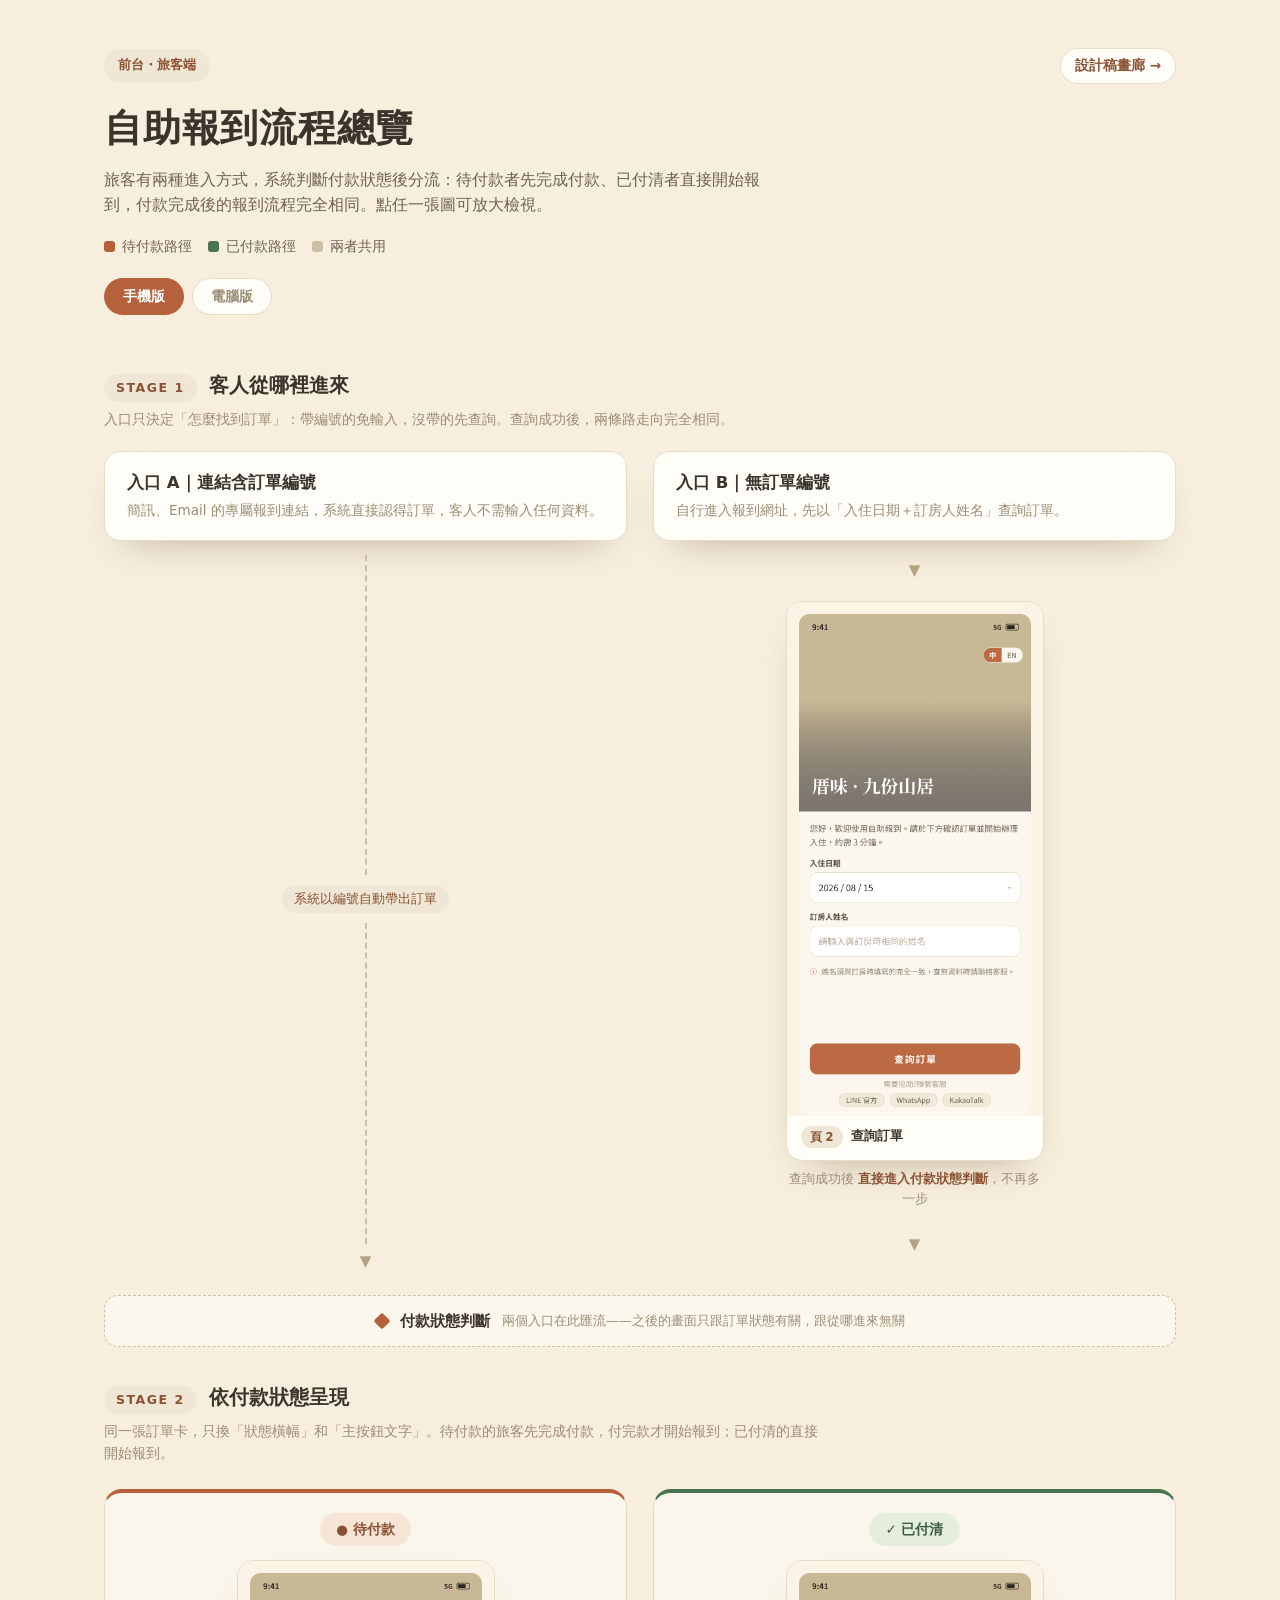
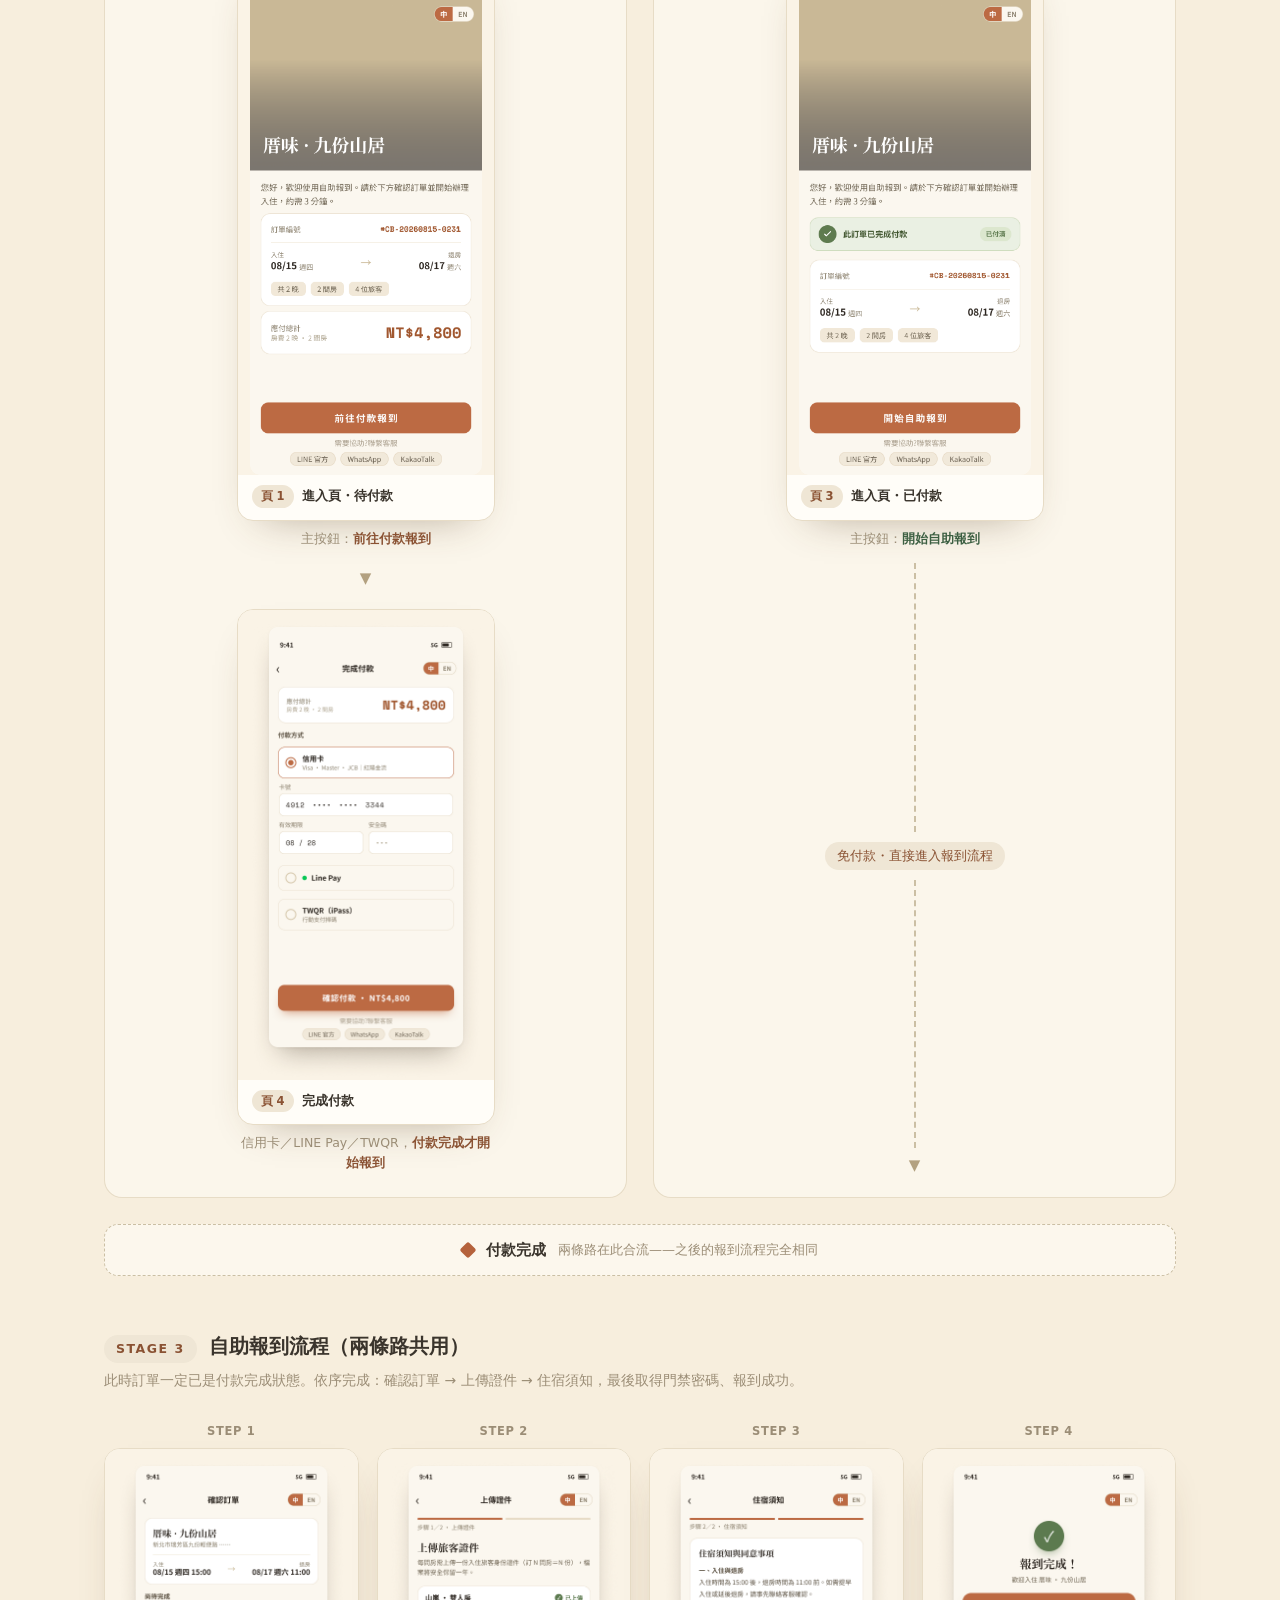
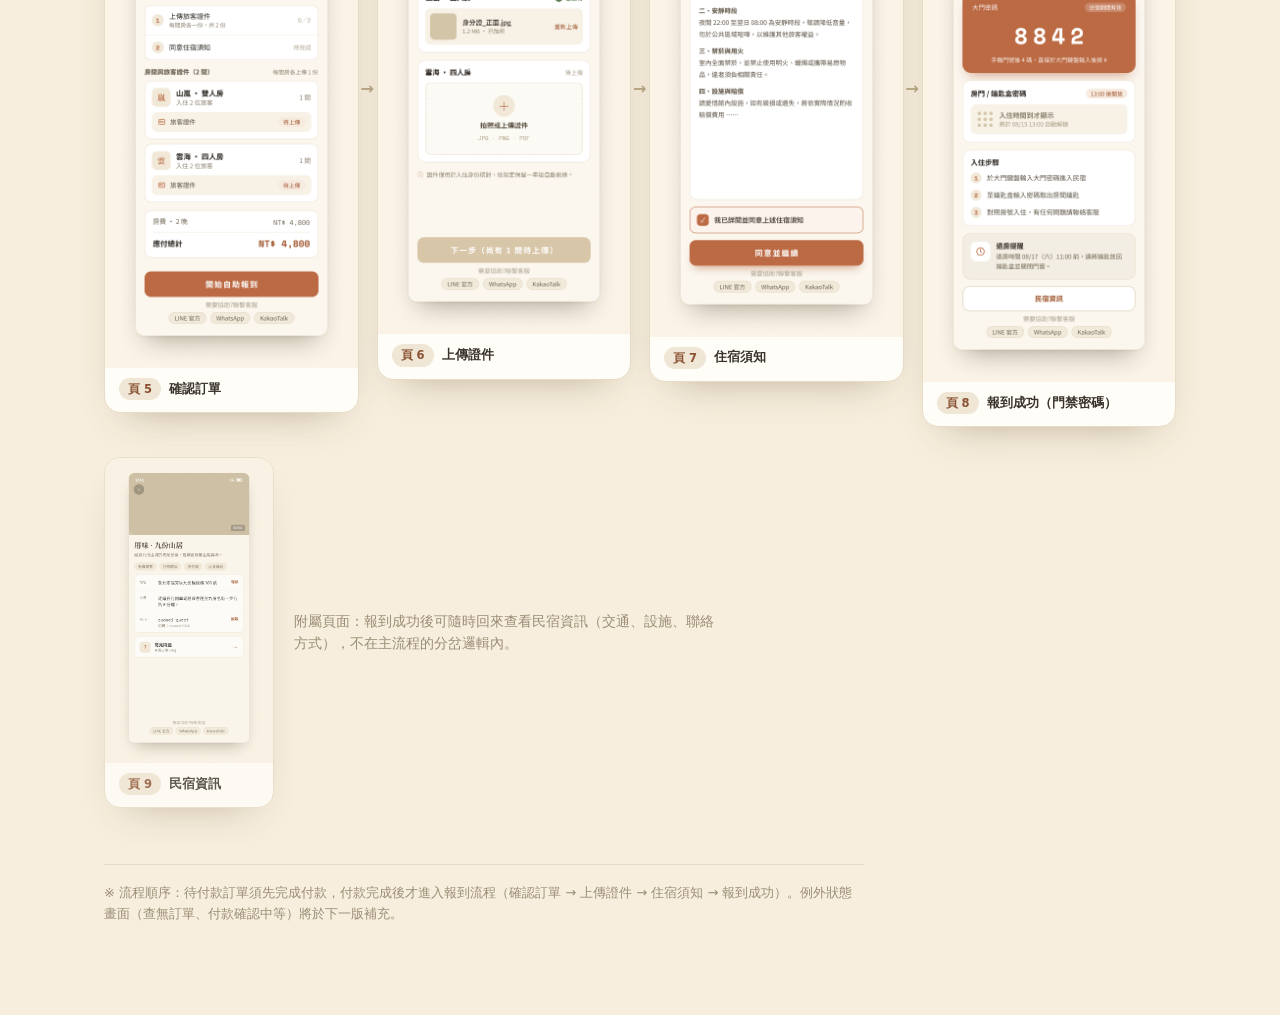
==== flow.html @ d430f770 "新增前台流程總覽頁 flow.html：依付款狀態分流排版（待付款先付款）、手機/電腦版切換、點圖放大；畫廊加流程頁入口鈕；後台圖庫依側邊欄分節更新至 18 張；兩頁新增回到最上層懸浮鈕 Co-Aut" ====
<!DOCTYPE html>
<html lang="zh-Hant">
<head>
  <meta charset="UTF-8" />
  <meta name="viewport" content="width=device-width, initial-scale=1.0" />
  <title>厝味・九份山居 — 旅客報到流程總覽</title>
  <style>
    :root {
      --bg: #f7eedd;
      --bg-soft: #faf3e6;
      --card: #fffdf8;
      --ink: #3a342c;
      --muted-text: #9b8d76;
      --accent: #b5623c;
      --accent-soft: #efe6d5;
      --line: #e7dcc6;
      --shadow: 0 18px 40px -24px rgba(88, 62, 33, .45);
      /* 狀態色 */
      --state-unpaid: #b5623c;
      --state-unpaid-soft: #f6e5d6;
      --state-unpaid-text: #8a5233;
      --state-paid: #4a7351;
      --state-paid-soft: #e5eedd;
      --state-paid-text: #3c5f42;
    }
    * { box-sizing: border-box; margin: 0; padding: 0; }
    body {
      font-family: -apple-system, "PingFang TC", "Noto Sans TC", "Microsoft JhengHei", system-ui, sans-serif;
      background: var(--bg);
      color: var(--ink);
      line-height: 1.6;
      -webkit-font-smoothing: antialiased;
    }
    .wrap { max-width: 1120px; margin: 0 auto; padding: 48px 24px 90px; }

    /* ---- Header ---- */
    .head-row { display: flex; align-items: center; justify-content: space-between; gap: 12px; }
    .top-pill {
      display: inline-block; font-size: 13px; padding: 6px 14px; border-radius: 999px;
      background: var(--accent-soft); color: #8a5233; font-weight: 600;
    }
    .gallery-link {
      font-size: 13.5px; font-weight: 600; color: #8a5233; text-decoration: none;
      padding: 6px 14px; border-radius: 999px; border: 1px solid var(--line);
      background: var(--card); transition: .18s;
    }
    .gallery-link:hover { background: var(--accent-soft); border-color: transparent; }
    h1 { font-size: clamp(26px, 4vw, 38px); font-weight: 800; letter-spacing: .02em; margin-top: 14px; }
    .lede { margin-top: 10px; max-width: 660px; font-size: 15.5px; color: #6f6350; }
    .legend { display: flex; gap: 16px; margin-top: 18px; flex-wrap: wrap; font-size: 13.5px; color: #6f6350; }
    .legend span { display: inline-flex; align-items: center; gap: 7px; }
    .dot { width: 11px; height: 11px; border-radius: 3px; display: inline-block; }
    .dot.unpaid { background: var(--state-unpaid); }
    .dot.paid { background: var(--state-paid); }
    .dot.na { background: #cbbfa4; }

    /* ---- 手機版 / 電腦版切換 ---- */
    .device-tabs { display: flex; gap: 8px; margin-top: 20px; }
    .device-tab {
      cursor: pointer; font: inherit; font-weight: 600; font-size: 13.5px;
      padding: 7px 18px; border-radius: 999px; color: var(--muted-text);
      background: var(--card); border: 1px solid var(--line); transition: .18s;
    }
    .device-tab[aria-selected="true"] { background: var(--accent); color: #fff; border-color: transparent; box-shadow: var(--shadow); }
    .device-tab:not([aria-selected="true"]):hover { background: var(--accent-soft); color: #8a5233; }

    /* 電腦版（橫式截圖）：圖放寬、流程列改 2×2 */
    body.pc .shot { max-width: 470px; margin-left: auto; margin-right: auto; }
    body.pc .flow-grid { grid-template-columns: 1fr 1fr; row-gap: 26px; }
    body.pc .flow-cell:nth-child(3)::before { content: ""; }
    body.pc .appendix .shot { max-width: 320px; margin-left: 0; }

    /* ---- Stage ---- */
    .stage { margin-top: 54px; }
    .stage-head { display: flex; align-items: baseline; gap: 12px; flex-wrap: wrap; }
    .stage-no {
      font-size: 12.5px; font-weight: 700; letter-spacing: .12em;
      color: #8a5233; background: var(--accent-soft); padding: 4px 12px; border-radius: 999px;
    }
    .stage-title { font-size: 20px; font-weight: 700; }
    .stage-desc { margin-top: 6px; font-size: 14px; color: var(--muted-text); max-width: 720px; }

    /* ---- 入口卡 ---- */
    .entries { display: grid; grid-template-columns: 1fr 1fr; gap: 26px; margin-top: 20px; align-items: stretch; }
    .lane { display: flex; flex-direction: column; align-items: center; }
    .entry-card {
      width: 100%; background: var(--card); border: 1px solid var(--line); border-radius: 16px;
      padding: 18px 22px; box-shadow: var(--shadow);
    }
    .entry-card h3 { font-size: 16.5px; font-weight: 700; }
    .entry-card p { font-size: 13.5px; color: var(--muted-text); margin-top: 4px; }
    .lane-spine {
      flex: 1; min-height: 60px; display: flex; flex-direction: column; align-items: center;
      justify-content: center; gap: 10px; padding: 14px 0 0;
    }
    .spine-line { flex: 1; width: 0; border-left: 2px dashed #cbbfa4; min-height: 22px; }
    .spine-label {
      font-size: 12.5px; color: #8a5233; background: var(--accent-soft);
      padding: 4px 12px; border-radius: 999px; white-space: nowrap;
    }
    .arrow-down { color: #b3a180; font-size: 15px; line-height: 1; }

    /* ---- 手機截圖卡 ---- */
    .shot { width: 100%; max-width: 258px; }
    .shot figure {
      background: var(--card); border: 1px solid var(--line); border-radius: 16px;
      overflow: hidden; box-shadow: var(--shadow);
      cursor: zoom-in; transition: .2s;
    }
    .shot figure:hover { transform: translateY(-4px); border-color: #d9c9a6; }
    .shot .img { background: var(--bg-soft); padding: 12px 12px 0; }
    .shot img { width: 100%; height: auto; display: block; border-radius: 8px 8px 0 0; }
    .shot figcaption { padding: 10px 14px 12px; display: flex; align-items: center; gap: 8px; }
    .page-no {
      font-size: 11.5px; font-weight: 700; color: #8a5233; background: var(--accent-soft);
      border-radius: 999px; padding: 2px 9px; white-space: nowrap;
    }
    .page-name { font-size: 13px; font-weight: 600; }
    .cta-note { font-size: 12.5px; color: var(--muted-text); margin-top: 8px; text-align: center; }
    .cta-note b { color: var(--state-unpaid-text); font-weight: 700; }
    .lane.paid .cta-note b { color: var(--state-paid-text); }

    /* ---- 匯流橫幅 ---- */
    .merge-bar {
      margin-top: 26px; border-radius: 14px; border: 1px dashed #cbbfa4;
      background: color-mix(in srgb, var(--card) 60%, transparent);
      padding: 13px 20px; display: flex; align-items: center; gap: 12px; justify-content: center;
    }
    .merge-bar .diamond {
      width: 12px; height: 12px; background: var(--accent); transform: rotate(45deg); border-radius: 2px; flex: none;
    }
    .merge-bar .t { font-size: 15px; font-weight: 700; }
    .merge-bar .s { font-size: 13px; color: var(--muted-text); }

    /* ---- 狀態分岔 ---- */
    .branch { display: grid; grid-template-columns: 1fr 1fr; gap: 26px; margin-top: 24px; }
    .state-col {
      border-radius: 18px; padding: 20px 20px 24px; display: flex; flex-direction: column; align-items: center;
      border: 1px solid var(--line); background: color-mix(in srgb, var(--card) 55%, transparent);
    }
    .state-col.unpaid { border-top: 4px solid var(--state-unpaid); }
    .state-col.paid { border-top: 4px solid var(--state-paid); }
    .state-banner {
      display: inline-flex; align-items: center; gap: 8px; font-size: 13.5px; font-weight: 700;
      border-radius: 999px; padding: 6px 16px; margin-bottom: 14px;
    }
    .state-col.unpaid .state-banner { background: var(--state-unpaid-soft); color: var(--state-unpaid-text); }
    .state-col.paid .state-banner { background: var(--state-paid-soft); color: var(--state-paid-text); }

    /* ---- 共用報到流程列 ---- */
    .flow-grid {
      margin-top: 30px; display: grid; grid-template-columns: repeat(4, 1fr);
      gap: 18px; position: relative;
    }
    .flow-cell { position: relative; }
    .flow-cell + .flow-cell::before {
      content: "→"; position: absolute; left: -16px; top: 42%;
      color: #b3a180; font-size: 16px; font-weight: 700;
    }
    .flow-cell .shot { max-width: none; }
    .step-tag {
      font-size: 11.5px; font-weight: 700; text-align: center; margin-bottom: 8px;
      color: var(--muted-text); letter-spacing: .06em;
    }
    /* 已付清欄的直落虛線（免付款直達報到流程） */
    .col-spine {
      flex: 1; min-height: 46px; display: flex; flex-direction: column; align-items: center;
      justify-content: center; gap: 10px; padding-top: 14px;
    }

    /* ---- 附屬頁 ---- */
    .appendix { margin-top: 30px; display: flex; align-items: center; gap: 20px; }
    .appendix .shot { max-width: 170px; opacity: .82; }
    .appendix p { font-size: 13.5px; color: var(--muted-text); max-width: 420px; }

    .assumption {
      margin-top: 56px; font-size: 13px; color: var(--muted-text);
      border-top: 1px solid var(--line); padding-top: 18px; max-width: 760px;
    }

    /* ---- 懸浮「回到最上層」 ---- */
    .to-top {
      position: fixed; right: 26px; bottom: 26px; z-index: 50;
      width: 46px; height: 46px; border-radius: 999px; border: 0; cursor: pointer;
      background: var(--accent); color: #fff; font-size: 20px;
      display: grid; place-items: center; box-shadow: var(--shadow);
      opacity: 0; pointer-events: none; transform: translateY(8px); transition: .25s;
    }
    .to-top.show { opacity: 1; pointer-events: auto; transform: none; }
    .to-top:hover { background: #a0512e; }

    /* ---- Lightbox（與畫廊一致） ---- */
    .lb { position: fixed; inset: 0; z-index: 60; display: none;
      background: rgba(42, 32, 20, .82); backdrop-filter: blur(4px);
      align-items: center; justify-content: center; padding: 30px; }
    .lb.open { display: flex; }
    .lb img { max-width: 100%; max-height: 92vh; border-radius: 12px; box-shadow: 0 30px 80px -20px rgba(0,0,0,.6); }
    .lb-close, .lb-nav {
      position: absolute; border: 0; cursor: pointer; color: #fff;
      background: rgba(255,255,255,.14); border-radius: 999px; width: 46px; height: 46px;
      font-size: 22px; display: grid; place-items: center; transition: .15s;
    }
    .lb-close:hover, .lb-nav:hover { background: rgba(255,255,255,.28); }
    .lb-close { top: 22px; right: 22px; }
    .lb-nav.prev { left: 22px; top: 50%; transform: translateY(-50%); }
    .lb-nav.next { right: 22px; top: 50%; transform: translateY(-50%); }
    .lb-cap { position: absolute; bottom: 24px; left: 0; right: 0; text-align: center; color: #f3e9d6; font-size: 14px; }
    @media (max-width: 560px) { .lb-nav { display: none; } }

    @media (max-width: 900px) {
      .entries, .branch { grid-template-columns: 1fr; }
      .flow-grid { grid-template-columns: 1fr 1fr; }
      .flow-cell + .flow-cell::before { content: ""; }
    }
  </style>
</head>
<body>
  <div class="wrap">
    <header>
      <div class="head-row">
        <span class="top-pill">前台・旅客端</span>
        <a class="gallery-link" href="index.html">設計稿畫廊 →</a>
      </div>
      <h1>自助報到流程總覽</h1>
      <p class="lede">旅客有兩種進入方式，系統判斷付款狀態後分流：待付款者先完成付款、已付清者直接開始報到，付款完成後的報到流程完全相同。點任一張圖可放大檢視。</p>
      <div class="legend">
        <span><i class="dot unpaid"></i>待付款路徑</span>
        <span><i class="dot paid"></i>已付款路徑</span>
        <span><i class="dot na"></i>兩者共用</span>
      </div>
      <div class="device-tabs" role="tablist" aria-label="裝置版本">
        <button class="device-tab" role="tab" aria-selected="true" data-device="mobile">手機版</button>
        <button class="device-tab" role="tab" aria-selected="false" data-device="pc">電腦版</button>
      </div>
    </header>

    <!-- STAGE 1 進入 -->
    <section class="stage">
      <div class="stage-head">
        <span class="stage-no">STAGE 1</span>
        <span class="stage-title">客人從哪裡進來</span>
      </div>
      <p class="stage-desc">入口只決定「怎麼找到訂單」：帶編號的免輸入，沒帶的先查詢。查詢成功後，兩條路走向完全相同。</p>

      <div class="entries">
        <div class="lane">
          <div class="entry-card">
            <h3>入口 A｜連結含訂單編號</h3>
            <p>簡訊、Email 的專屬報到連結，系統直接認得訂單，客人不需輸入任何資料。</p>
          </div>
          <div class="lane-spine">
            <div class="spine-line"></div>
            <span class="spine-label">系統以編號自動帶出訂單</span>
            <div class="spine-line"></div>
            <span class="arrow-down">▼</span>
          </div>
        </div>

        <div class="lane">
          <div class="entry-card">
            <h3>入口 B｜無訂單編號</h3>
            <p>自行進入報到網址，先以「入住日期＋訂房人姓名」查詢訂單。</p>
          </div>
          <div class="lane-spine" style="flex:none; padding:14px 0;">
            <span class="arrow-down">▼</span>
          </div>
          <div class="shot">
            <figure>
              <div class="img"><img src="assets/mobile/m02.png" alt="查詢訂單頁" /></div>
              <figcaption><span class="page-no">頁 2</span><span class="page-name">查詢訂單</span></figcaption>
            </figure>
            <p class="cta-note">查詢成功後 <b>直接進入付款狀態判斷</b>，不再多一步</p>
          </div>
          <div class="lane-spine" style="flex:none; padding:10px 0 0;">
            <span class="arrow-down">▼</span>
          </div>
        </div>
      </div>
    </section>

    <!-- STAGE 2 匯流 -->
    <section class="stage" style="margin-top:8px;">
      <div class="merge-bar">
        <span class="diamond"></span>
        <span class="t">付款狀態判斷</span>
        <span class="s">兩個入口在此匯流——之後的畫面只跟訂單狀態有關，跟從哪進來無關</span>
      </div>
    </section>

    <!-- STAGE 3 分狀態呈現 -->
    <section class="stage" style="margin-top:34px;">
      <div class="stage-head">
        <span class="stage-no">STAGE 2</span>
        <span class="stage-title">依付款狀態呈現</span>
      </div>
      <p class="stage-desc">同一張訂單卡，只換「狀態橫幅」和「主按鈕文字」。待付款的旅客先完成付款，付完款才開始報到；已付清的直接開始報到。</p>

      <div class="branch">
        <div class="state-col unpaid lane">
          <span class="state-banner">● 待付款</span>
          <div class="shot">
            <figure>
              <div class="img"><img src="assets/mobile/m01.png" alt="進入頁・待付款" /></div>
              <figcaption><span class="page-no">頁 1</span><span class="page-name">進入頁・待付款</span></figcaption>
            </figure>
            <p class="cta-note">主按鈕：<b>前往付款報到</b></p>
          </div>
          <div class="lane-spine" style="flex:none; padding:12px 0;">
            <span class="arrow-down">▼</span>
          </div>
          <div class="shot">
            <figure>
              <div class="img"><img src="assets/mobile/m04.png" alt="完成付款" /></div>
              <figcaption><span class="page-no">頁 4</span><span class="page-name">完成付款</span></figcaption>
            </figure>
            <p class="cta-note">信用卡／LINE Pay／TWQR，<b>付款完成才開始報到</b></p>
          </div>
        </div>

        <div class="state-col paid lane">
          <span class="state-banner">✓ 已付清</span>
          <div class="shot">
            <figure>
              <div class="img"><img src="assets/mobile/m03.png" alt="進入頁・已付款" /></div>
              <figcaption><span class="page-no">頁 3</span><span class="page-name">進入頁・已付款</span></figcaption>
            </figure>
            <p class="cta-note">主按鈕：<b>開始自助報到</b></p>
          </div>
          <div class="col-spine">
            <div class="spine-line"></div>
            <span class="spine-label">免付款・直接進入報到流程</span>
            <div class="spine-line"></div>
            <span class="arrow-down">▼</span>
          </div>
        </div>
      </div>

      <div class="merge-bar">
        <span class="diamond"></span>
        <span class="t">付款完成</span>
        <span class="s">兩條路在此合流——之後的報到流程完全相同</span>
      </div>
    </section>

    <!-- STAGE 4 共用報到流程 -->
    <section class="stage">
      <div class="stage-head">
        <span class="stage-no">STAGE 3</span>
        <span class="stage-title">自助報到流程（兩條路共用）</span>
      </div>
      <p class="stage-desc">此時訂單一定已是付款完成狀態。依序完成：確認訂單 → 上傳證件 → 住宿須知，最後取得門禁密碼、報到成功。</p>

      <div class="flow-grid">
        <div class="flow-cell">
          <div class="step-tag">STEP 1</div>
          <div class="shot"><figure>
            <div class="img"><img src="assets/mobile/m05.png" alt="確認訂單" /></div>
            <figcaption><span class="page-no">頁 5</span><span class="page-name">確認訂單</span></figcaption>
          </figure></div>
        </div>
        <div class="flow-cell">
          <div class="step-tag">STEP 2</div>
          <div class="shot"><figure>
            <div class="img"><img src="assets/mobile/m06.png" alt="上傳證件" /></div>
            <figcaption><span class="page-no">頁 6</span><span class="page-name">上傳證件</span></figcaption>
          </figure></div>
        </div>
        <div class="flow-cell">
          <div class="step-tag">STEP 3</div>
          <div class="shot"><figure>
            <div class="img"><img src="assets/mobile/m07.png" alt="住宿須知" /></div>
            <figcaption><span class="page-no">頁 7</span><span class="page-name">住宿須知</span></figcaption>
          </figure></div>
        </div>
        <div class="flow-cell">
          <div class="step-tag">STEP 4</div>
          <div class="shot"><figure>
            <div class="img"><img src="assets/mobile/m08.png" alt="報到成功" /></div>
            <figcaption><span class="page-no">頁 8</span><span class="page-name">報到成功（門禁密碼）</span></figcaption>
          </figure></div>
        </div>
      </div>

      <div class="appendix">
        <div class="shot"><figure>
          <div class="img"><img src="assets/mobile/m09.png" alt="民宿資訊" /></div>
          <figcaption><span class="page-no">頁 9</span><span class="page-name">民宿資訊</span></figcaption>
        </figure></div>
        <p>附屬頁面：報到成功後可隨時回來查看民宿資訊（交通、設施、聯絡方式），不在主流程的分岔邏輯內。</p>
      </div>
    </section>

    <p class="assumption">※ 流程順序：待付款訂單須先完成付款，付款完成後才進入報到流程（確認訂單 → 上傳證件 → 住宿須知 → 報到成功）。例外狀態畫面（查無訂單、付款確認中等）將於下一版補充。</p>
  </div>

  <button class="to-top" id="toTop" aria-label="回到最上層">↑</button>

  <div class="lb" id="lb" aria-hidden="true">
    <button class="lb-close" id="lbClose" aria-label="關閉">✕</button>
    <button class="lb-nav prev" id="lbPrev" aria-label="上一張">‹</button>
    <img id="lbImg" alt="" />
    <button class="lb-nav next" id="lbNext" aria-label="下一張">›</button>
    <div class="lb-cap" id="lbCap"></div>
  </div>

  <script>
    // 依頁面出現順序（＝流程順序）收集所有截圖，點圖放大、左右可切換
    const figs = Array.from(document.querySelectorAll(".shot figure"));
    const LIST = figs.map((fig) => {
      const no = fig.querySelector(".page-no")?.textContent || "";
      const name = fig.querySelector(".page-name")?.textContent || "";
      return { src: fig.querySelector("img").src, cap: no + " · " + name };
    });

    const lb = document.getElementById("lb");
    const lbImg = document.getElementById("lbImg");
    const lbCap = document.getElementById("lbCap");
    let lbIdx = 0;

    function render() {
      lbImg.src = LIST[lbIdx].src;
      lbImg.alt = LIST[lbIdx].cap;
      lbCap.textContent = (lbIdx + 1) + " / " + LIST.length + " · " + LIST[lbIdx].cap;
    }
    function openLb(i) { lbIdx = i; render(); lb.classList.add("open"); lb.setAttribute("aria-hidden", "false"); }
    function closeLb() { lb.classList.remove("open"); lb.setAttribute("aria-hidden", "true"); }
    function step(d) { lbIdx = (lbIdx + d + LIST.length) % LIST.length; render(); }

    figs.forEach((fig, i) => fig.addEventListener("click", () => openLb(i)));
    document.getElementById("lbClose").addEventListener("click", closeLb);
    document.getElementById("lbPrev").addEventListener("click", (e) => { e.stopPropagation(); step(-1); });
    document.getElementById("lbNext").addEventListener("click", (e) => { e.stopPropagation(); step(1); });
    lb.addEventListener("click", (e) => { if (e.target === lb) closeLb(); });
    document.addEventListener("keydown", (e) => {
      if (!lb.classList.contains("open")) return;
      if (e.key === "Escape") closeLb();
      if (e.key === "ArrowLeft") step(-1);
      if (e.key === "ArrowRight") step(1);
    });

    // 手機版 / 電腦版切換：同一套流程排版，只換截圖（m01–m09 ↔ p01–p09）
    const deviceTabs = document.querySelectorAll(".device-tab");
    function setDevice(kind) {
      document.body.classList.toggle("pc", kind === "pc");
      const prefix = kind === "pc" ? "p" : "m";
      figs.forEach((fig) => {
        const img = fig.querySelector("img");
        img.src = img.src.replace(/assets\/(mobile|pc)\/[mp](\d\d\.png)$/, "assets/" + kind + "/" + prefix + "$2");
      });
      LIST.forEach((item, i) => { item.src = figs[i].querySelector("img").src; });
      deviceTabs.forEach((t) => t.setAttribute("aria-selected", String(t.dataset.device === kind)));
      if (lb.classList.contains("open")) render();
    }
    deviceTabs.forEach((t) => t.addEventListener("click", () => setDevice(t.dataset.device)));

    // 懸浮「回到最上層」：往下捲才浮現
    const toTop = document.getElementById("toTop");
    window.addEventListener("scroll", () => toTop.classList.toggle("show", window.scrollY > 400), { passive: true });
    toTop.addEventListener("click", () => window.scrollTo({ top: 0, behavior: "smooth" }));
  </script>
</body>
</html>
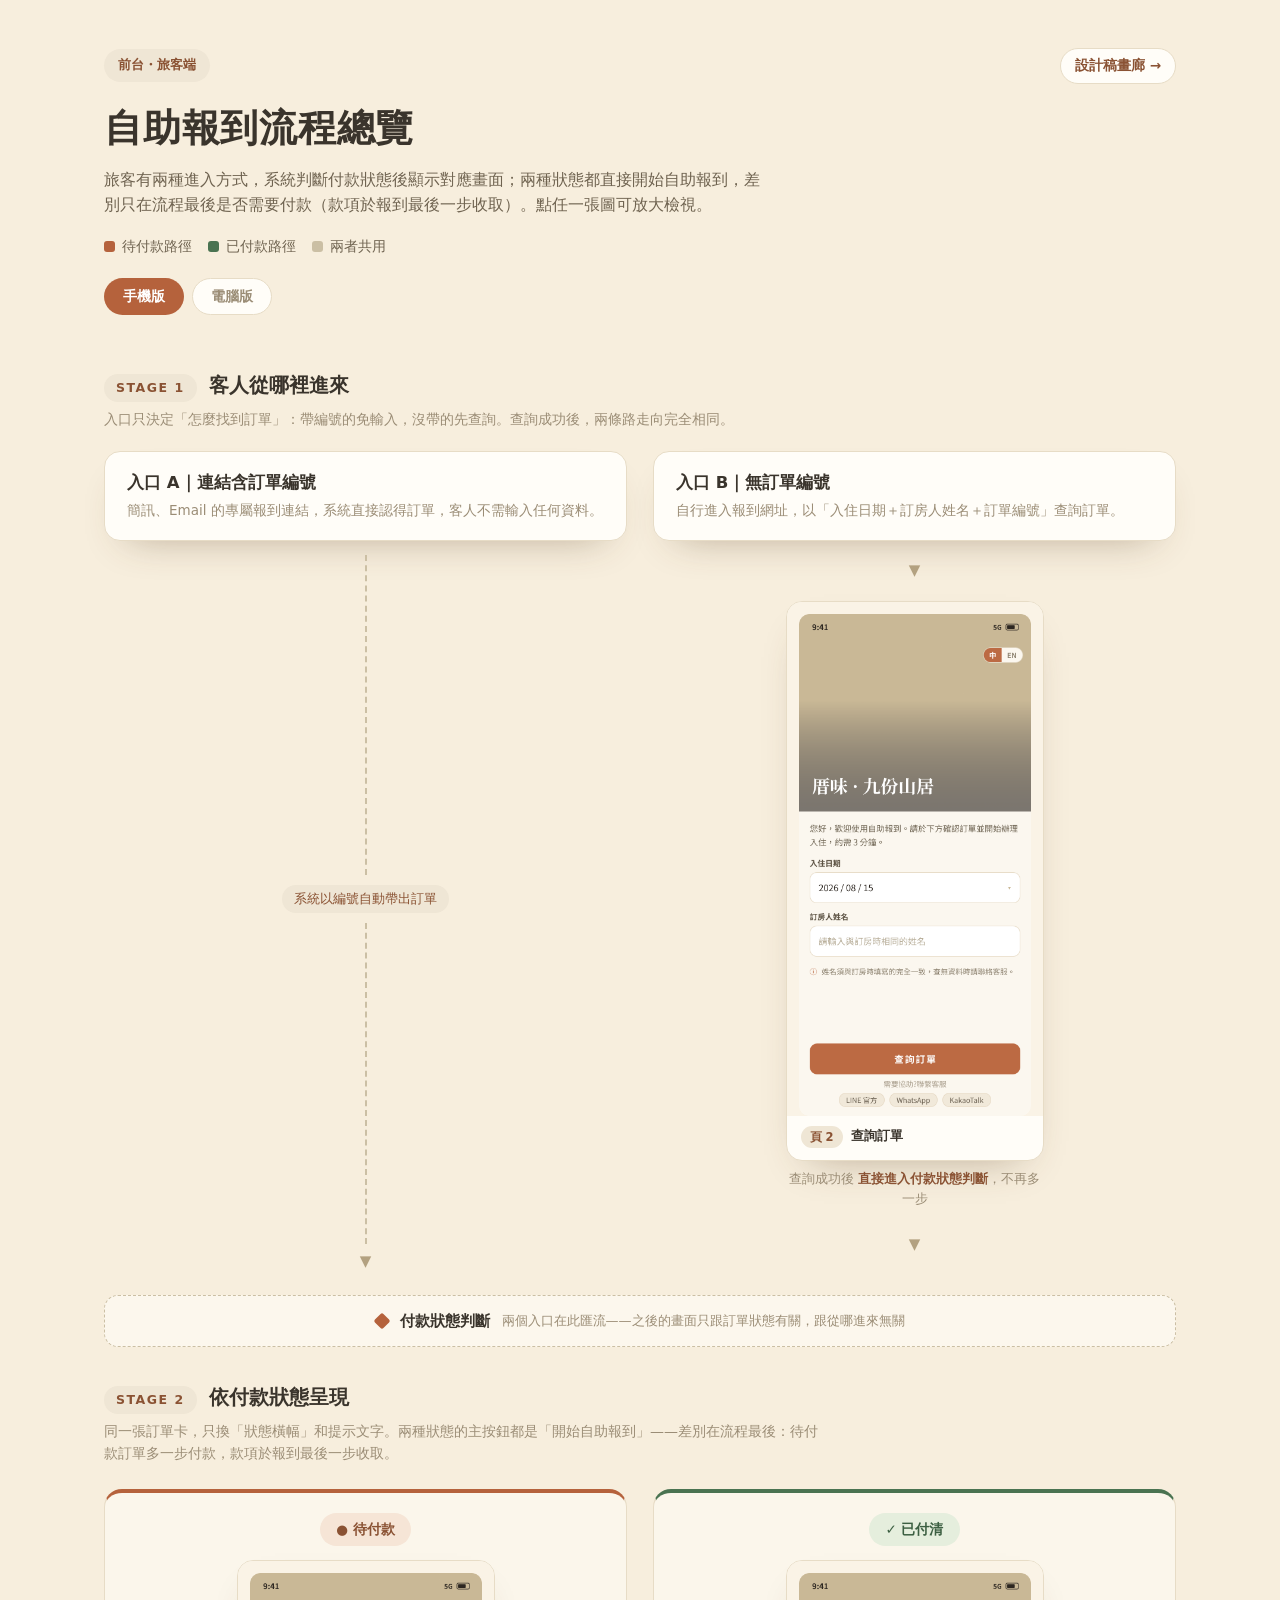
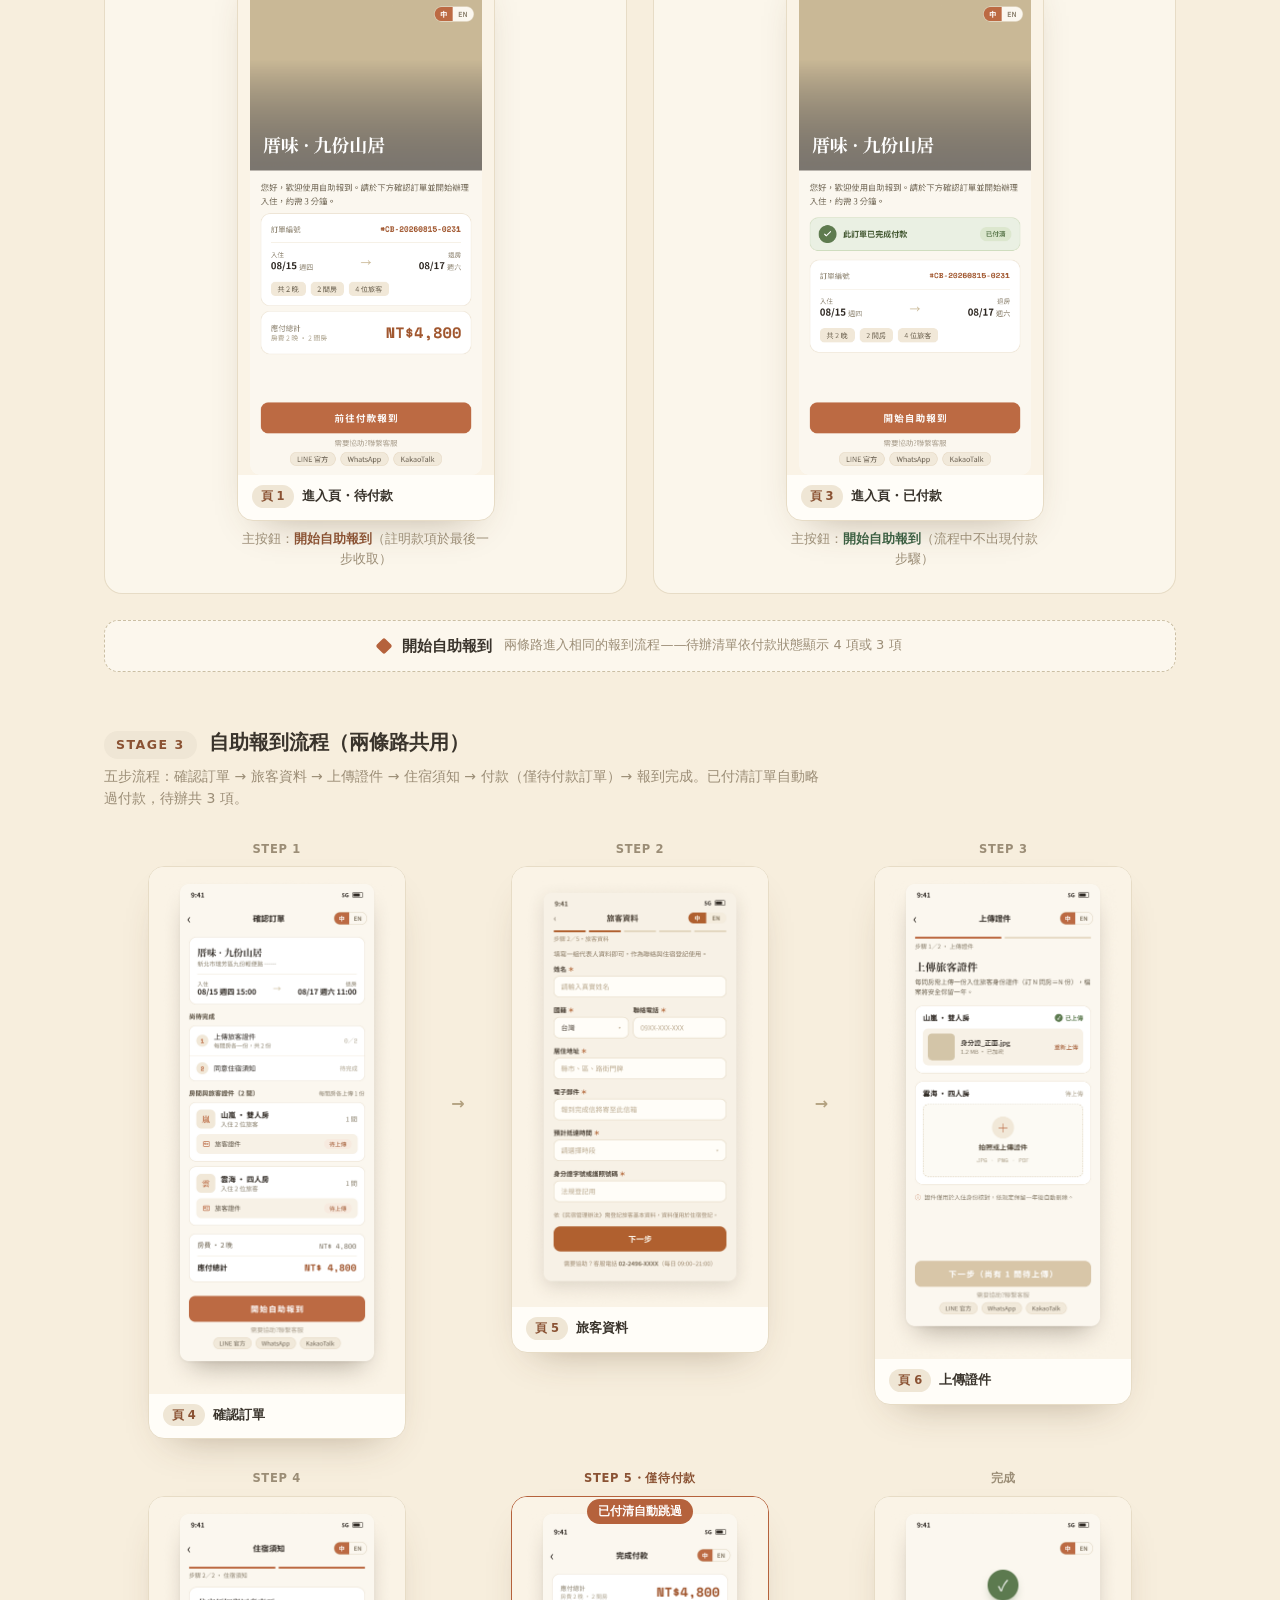
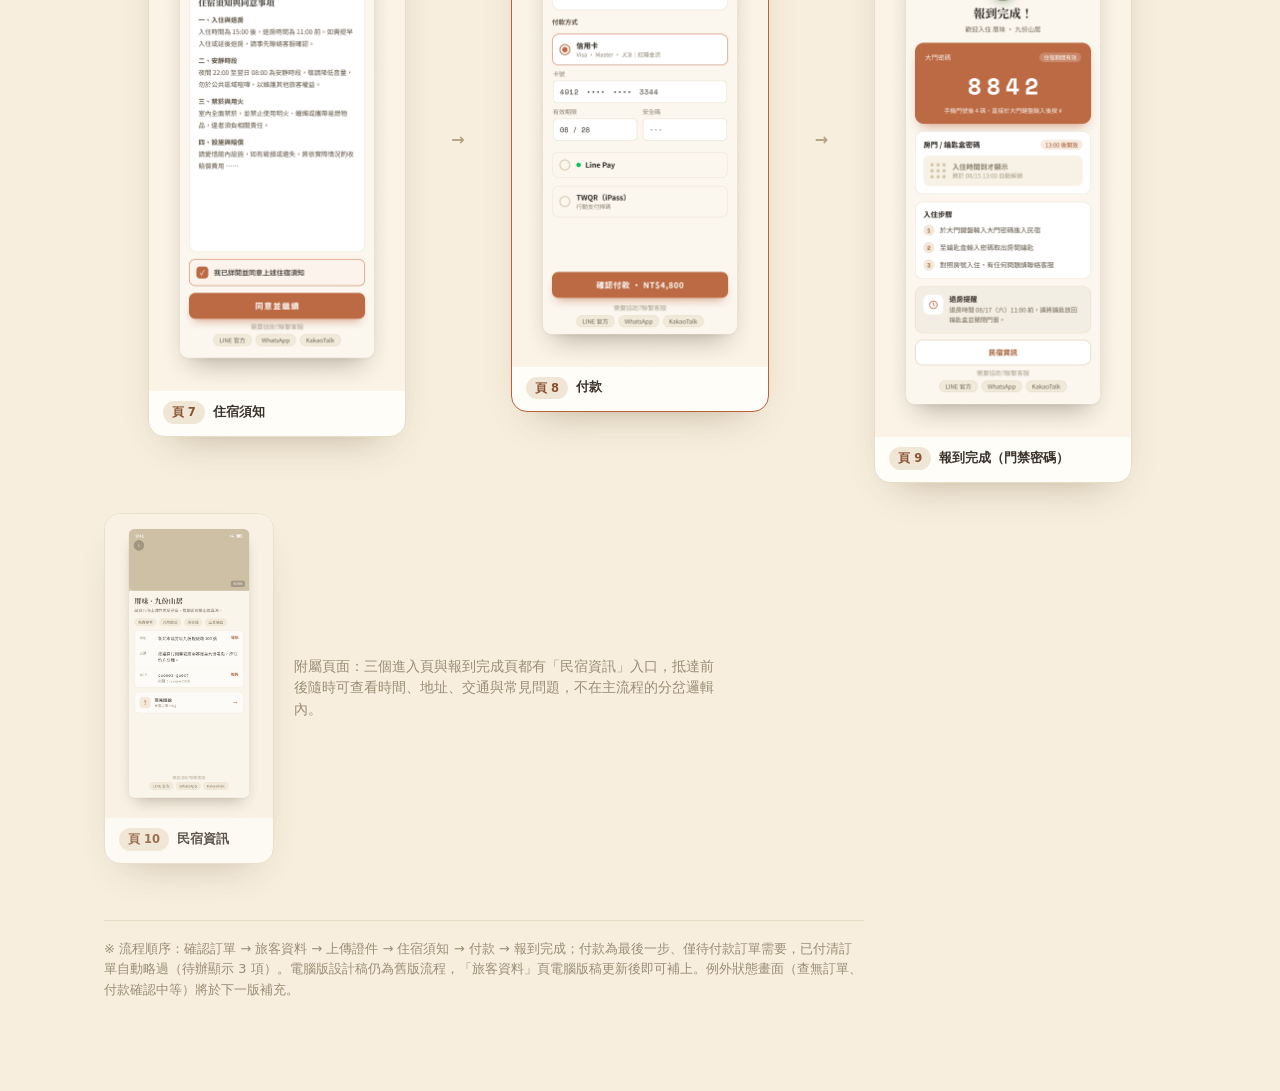
==== commit 8a54e10e: "前台手機版改版為 10 頁新流程：付款移至報到最後一步、新增旅客資料頁、查詢頁加訂單編號欄；畫廊與流程總覽同步更新（頁碼 1–10、五步流程列、電腦版旅客資料佔位）；mb 源稿改為流程序號檔名 Co-" ====
--- a/flow.html
+++ b/flow.html
@@ -64,10 +64,12 @@
     .device-tab[aria-selected="true"] { background: var(--accent); color: #fff; border-color: transparent; box-shadow: var(--shadow); }
     .device-tab:not([aria-selected="true"]):hover { background: var(--accent-soft); color: #8a5233; }
 
-    /* 電腦版（橫式截圖）：圖放寬、流程列改 2×2 */
+    /* 電腦版（橫式截圖）：圖放寬、流程列改兩欄三行 */
     body.pc .shot { max-width: 470px; margin-left: auto; margin-right: auto; }
     body.pc .flow-grid { grid-template-columns: 1fr 1fr; row-gap: 26px; }
-    body.pc .flow-cell:nth-child(3)::before { content: ""; }
+    body.pc .flow-cell:nth-child(3)::before,
+    body.pc .flow-cell:nth-child(5)::before { content: ""; }
+    body.pc .flow-cell:nth-child(4)::before { content: "→"; }
     body.pc .appendix .shot { max-width: 320px; margin-left: 0; }
 
     /* ---- Stage ---- */
@@ -149,24 +151,36 @@
 
     /* ---- 共用報到流程列 ---- */
     .flow-grid {
-      margin-top: 30px; display: grid; grid-template-columns: repeat(4, 1fr);
-      gap: 18px; position: relative;
+      margin-top: 30px; display: grid; grid-template-columns: repeat(3, 1fr);
+      gap: 18px; row-gap: 30px; position: relative;
     }
     .flow-cell { position: relative; }
     .flow-cell + .flow-cell::before {
       content: "→"; position: absolute; left: -16px; top: 42%;
       color: #b3a180; font-size: 16px; font-weight: 700;
     }
-    .flow-cell .shot { max-width: none; }
+    .flow-cell:nth-child(4)::before { content: ""; }  /* 第二行行首不畫箭頭 */
+    .flow-cell .shot { max-width: 258px; margin: 0 auto; }
     .step-tag {
       font-size: 11.5px; font-weight: 700; text-align: center; margin-bottom: 8px;
       color: var(--muted-text); letter-spacing: .06em;
     }
-    /* 已付清欄的直落虛線（免付款直達報到流程） */
-    .col-spine {
-      flex: 1; min-height: 46px; display: flex; flex-direction: column; align-items: center;
-      justify-content: center; gap: 10px; padding-top: 14px;
-    }
+    .flow-cell.pay .step-tag { color: var(--state-unpaid-text); }
+    .flow-cell.pay .shot figure { border: 1.5px solid var(--state-unpaid); }
+    .pay-chip {
+      position: absolute; top: 30px; left: 50%; transform: translateX(-50%); z-index: 2;
+      font-size: 11.5px; font-weight: 700; color: #fff; background: var(--state-unpaid);
+      padding: 3px 11px; border-radius: 999px; white-space: nowrap; box-shadow: var(--shadow);
+    }
+    /* 電腦版稿尚未提供的頁面：切到電腦版時顯示佔位卡 */
+    .pc-pending {
+      display: none; min-height: 220px; border: 1.5px dashed #cbbfa4; border-radius: 16px;
+      flex-direction: column; align-items: center; justify-content: center; gap: 6px;
+      color: var(--muted-text); font-size: 14.5px; font-weight: 600; text-align: center;
+    }
+    .pc-pending span { font-size: 12.5px; font-weight: 400; }
+    body.pc .nopc .shot { display: none; }
+    body.pc .nopc .pc-pending { display: flex; }
 
     /* ---- 附屬頁 ---- */
     .appendix { margin-top: 30px; display: flex; align-items: center; gap: 20px; }
@@ -210,7 +224,8 @@
     @media (max-width: 900px) {
       .entries, .branch { grid-template-columns: 1fr; }
       .flow-grid { grid-template-columns: 1fr 1fr; }
-      .flow-cell + .flow-cell::before { content: ""; }
+      .flow-cell + .flow-cell::before,
+      body.pc .flow-cell:nth-child(4)::before { content: ""; }
     }
   </style>
 </head>
@@ -222,7 +237,7 @@
         <a class="gallery-link" href="index.html">設計稿畫廊 →</a>
       </div>
       <h1>自助報到流程總覽</h1>
-      <p class="lede">旅客有兩種進入方式，系統判斷付款狀態後分流：待付款者先完成付款、已付清者直接開始報到，付款完成後的報到流程完全相同。點任一張圖可放大檢視。</p>
+      <p class="lede">旅客有兩種進入方式，系統判斷付款狀態後顯示對應畫面；兩種狀態都直接開始自助報到，差別只在流程最後是否需要付款（款項於報到最後一步收取）。點任一張圖可放大檢視。</p>
       <div class="legend">
         <span><i class="dot unpaid"></i>待付款路徑</span>
         <span><i class="dot paid"></i>已付款路徑</span>
@@ -259,7 +274,7 @@
         <div class="lane">
           <div class="entry-card">
             <h3>入口 B｜無訂單編號</h3>
-            <p>自行進入報到網址，先以「入住日期＋訂房人姓名」查詢訂單。</p>
+            <p>自行進入報到網址，以「入住日期＋訂房人姓名＋訂單編號」查詢訂單。</p>
           </div>
           <div class="lane-spine" style="flex:none; padding:14px 0;">
             <span class="arrow-down">▼</span>
@@ -293,7 +308,7 @@
         <span class="stage-no">STAGE 2</span>
         <span class="stage-title">依付款狀態呈現</span>
       </div>
-      <p class="stage-desc">同一張訂單卡，只換「狀態橫幅」和「主按鈕文字」。待付款的旅客先完成付款，付完款才開始報到；已付清的直接開始報到。</p>
+      <p class="stage-desc">同一張訂單卡，只換「狀態橫幅」和提示文字。兩種狀態的主按鈕都是「開始自助報到」——差別在流程最後：待付款訂單多一步付款，款項於報到最後一步收取。</p>
 
       <div class="branch">
         <div class="state-col unpaid lane">
@@ -303,17 +318,7 @@
               <div class="img"><img src="assets/mobile/m01.png" alt="進入頁・待付款" /></div>
               <figcaption><span class="page-no">頁 1</span><span class="page-name">進入頁・待付款</span></figcaption>
             </figure>
-            <p class="cta-note">主按鈕：<b>前往付款報到</b></p>
-          </div>
-          <div class="lane-spine" style="flex:none; padding:12px 0;">
-            <span class="arrow-down">▼</span>
-          </div>
-          <div class="shot">
-            <figure>
-              <div class="img"><img src="assets/mobile/m04.png" alt="完成付款" /></div>
-              <figcaption><span class="page-no">頁 4</span><span class="page-name">完成付款</span></figcaption>
-            </figure>
-            <p class="cta-note">信用卡／LINE Pay／TWQR，<b>付款完成才開始報到</b></p>
+            <p class="cta-note">主按鈕：<b>開始自助報到</b>（註明款項於最後一步收取）</p>
           </div>
         </div>
 
@@ -324,21 +329,15 @@
               <div class="img"><img src="assets/mobile/m03.png" alt="進入頁・已付款" /></div>
               <figcaption><span class="page-no">頁 3</span><span class="page-name">進入頁・已付款</span></figcaption>
             </figure>
-            <p class="cta-note">主按鈕：<b>開始自助報到</b></p>
-          </div>
-          <div class="col-spine">
-            <div class="spine-line"></div>
-            <span class="spine-label">免付款・直接進入報到流程</span>
-            <div class="spine-line"></div>
-            <span class="arrow-down">▼</span>
+            <p class="cta-note">主按鈕：<b>開始自助報到</b>（流程中不出現付款步驟）</p>
           </div>
         </div>
       </div>
 
       <div class="merge-bar">
         <span class="diamond"></span>
-        <span class="t">付款完成</span>
-        <span class="s">兩條路在此合流——之後的報到流程完全相同</span>
+        <span class="t">開始自助報到</span>
+        <span class="s">兩條路進入相同的報到流程——待辦清單依付款狀態顯示 4 項或 3 項</span>
       </div>
     </section>
 
@@ -348,35 +347,51 @@
         <span class="stage-no">STAGE 3</span>
         <span class="stage-title">自助報到流程（兩條路共用）</span>
       </div>
-      <p class="stage-desc">此時訂單一定已是付款完成狀態。依序完成：確認訂單 → 上傳證件 → 住宿須知，最後取得門禁密碼、報到成功。</p>
+      <p class="stage-desc">五步流程：確認訂單 → 旅客資料 → 上傳證件 → 住宿須知 → 付款（僅待付款訂單）→ 報到完成。已付清訂單自動略過付款，待辦共 3 項。</p>
 
       <div class="flow-grid">
         <div class="flow-cell">
           <div class="step-tag">STEP 1</div>
           <div class="shot"><figure>
             <div class="img"><img src="assets/mobile/m05.png" alt="確認訂單" /></div>
-            <figcaption><span class="page-no">頁 5</span><span class="page-name">確認訂單</span></figcaption>
-          </figure></div>
+            <figcaption><span class="page-no">頁 4</span><span class="page-name">確認訂單</span></figcaption>
+          </figure></div>
+        </div>
+        <div class="flow-cell nopc">
+          <div class="step-tag">STEP 2</div>
+          <div class="shot"><figure>
+            <div class="img"><img src="assets/mobile/m10.png" alt="旅客資料" /></div>
+            <figcaption><span class="page-no">頁 5</span><span class="page-name">旅客資料</span></figcaption>
+          </figure></div>
+          <div class="pc-pending">旅客資料<br /><span>電腦版稿更新中</span></div>
         </div>
         <div class="flow-cell">
-          <div class="step-tag">STEP 2</div>
+          <div class="step-tag">STEP 3</div>
           <div class="shot"><figure>
             <div class="img"><img src="assets/mobile/m06.png" alt="上傳證件" /></div>
             <figcaption><span class="page-no">頁 6</span><span class="page-name">上傳證件</span></figcaption>
           </figure></div>
         </div>
         <div class="flow-cell">
-          <div class="step-tag">STEP 3</div>
+          <div class="step-tag">STEP 4</div>
           <div class="shot"><figure>
             <div class="img"><img src="assets/mobile/m07.png" alt="住宿須知" /></div>
             <figcaption><span class="page-no">頁 7</span><span class="page-name">住宿須知</span></figcaption>
           </figure></div>
         </div>
+        <div class="flow-cell pay">
+          <div class="step-tag">STEP 5・僅待付款</div>
+          <span class="pay-chip">已付清自動跳過</span>
+          <div class="shot"><figure>
+            <div class="img"><img src="assets/mobile/m04.png" alt="付款" /></div>
+            <figcaption><span class="page-no">頁 8</span><span class="page-name">付款</span></figcaption>
+          </figure></div>
+        </div>
         <div class="flow-cell">
-          <div class="step-tag">STEP 4</div>
-          <div class="shot"><figure>
-            <div class="img"><img src="assets/mobile/m08.png" alt="報到成功" /></div>
-            <figcaption><span class="page-no">頁 8</span><span class="page-name">報到成功（門禁密碼）</span></figcaption>
+          <div class="step-tag">完成</div>
+          <div class="shot"><figure>
+            <div class="img"><img src="assets/mobile/m08.png" alt="報到完成" /></div>
+            <figcaption><span class="page-no">頁 9</span><span class="page-name">報到完成（門禁密碼）</span></figcaption>
           </figure></div>
         </div>
       </div>
@@ -384,13 +399,13 @@
       <div class="appendix">
         <div class="shot"><figure>
           <div class="img"><img src="assets/mobile/m09.png" alt="民宿資訊" /></div>
-          <figcaption><span class="page-no">頁 9</span><span class="page-name">民宿資訊</span></figcaption>
+          <figcaption><span class="page-no">頁 10</span><span class="page-name">民宿資訊</span></figcaption>
         </figure></div>
-        <p>附屬頁面：報到成功後可隨時回來查看民宿資訊（交通、設施、聯絡方式），不在主流程的分岔邏輯內。</p>
+        <p>附屬頁面：三個進入頁與報到完成頁都有「民宿資訊」入口，抵達前後隨時可查看時間、地址、交通與常見問題，不在主流程的分岔邏輯內。</p>
       </div>
     </section>
 
-    <p class="assumption">※ 流程順序：待付款訂單須先完成付款，付款完成後才進入報到流程（確認訂單 → 上傳證件 → 住宿須知 → 報到成功）。例外狀態畫面（查無訂單、付款確認中等）將於下一版補充。</p>
+    <p class="assumption">※ 流程順序：確認訂單 → 旅客資料 → 上傳證件 → 住宿須知 → 付款 → 報到完成；付款為最後一步、僅待付款訂單需要，已付清訂單自動略過（待辦顯示 3 項）。電腦版設計稿仍為舊版流程，「旅客資料」頁電腦版稿更新後即可補上。例外狀態畫面（查無訂單、付款確認中等）將於下一版補充。</p>
   </div>
 
   <button class="to-top" id="toTop" aria-label="回到最上層">↑</button>
@@ -444,6 +459,7 @@
       document.body.classList.toggle("pc", kind === "pc");
       const prefix = kind === "pc" ? "p" : "m";
       figs.forEach((fig) => {
+        if (fig.closest(".nopc")) return; // 旅客資料尚無電腦版稿，保持手機版檔
         const img = fig.querySelector("img");
         img.src = img.src.replace(/assets\/(mobile|pc)\/[mp](\d\d\.png)$/, "assets/" + kind + "/" + prefix + "$2");
       });
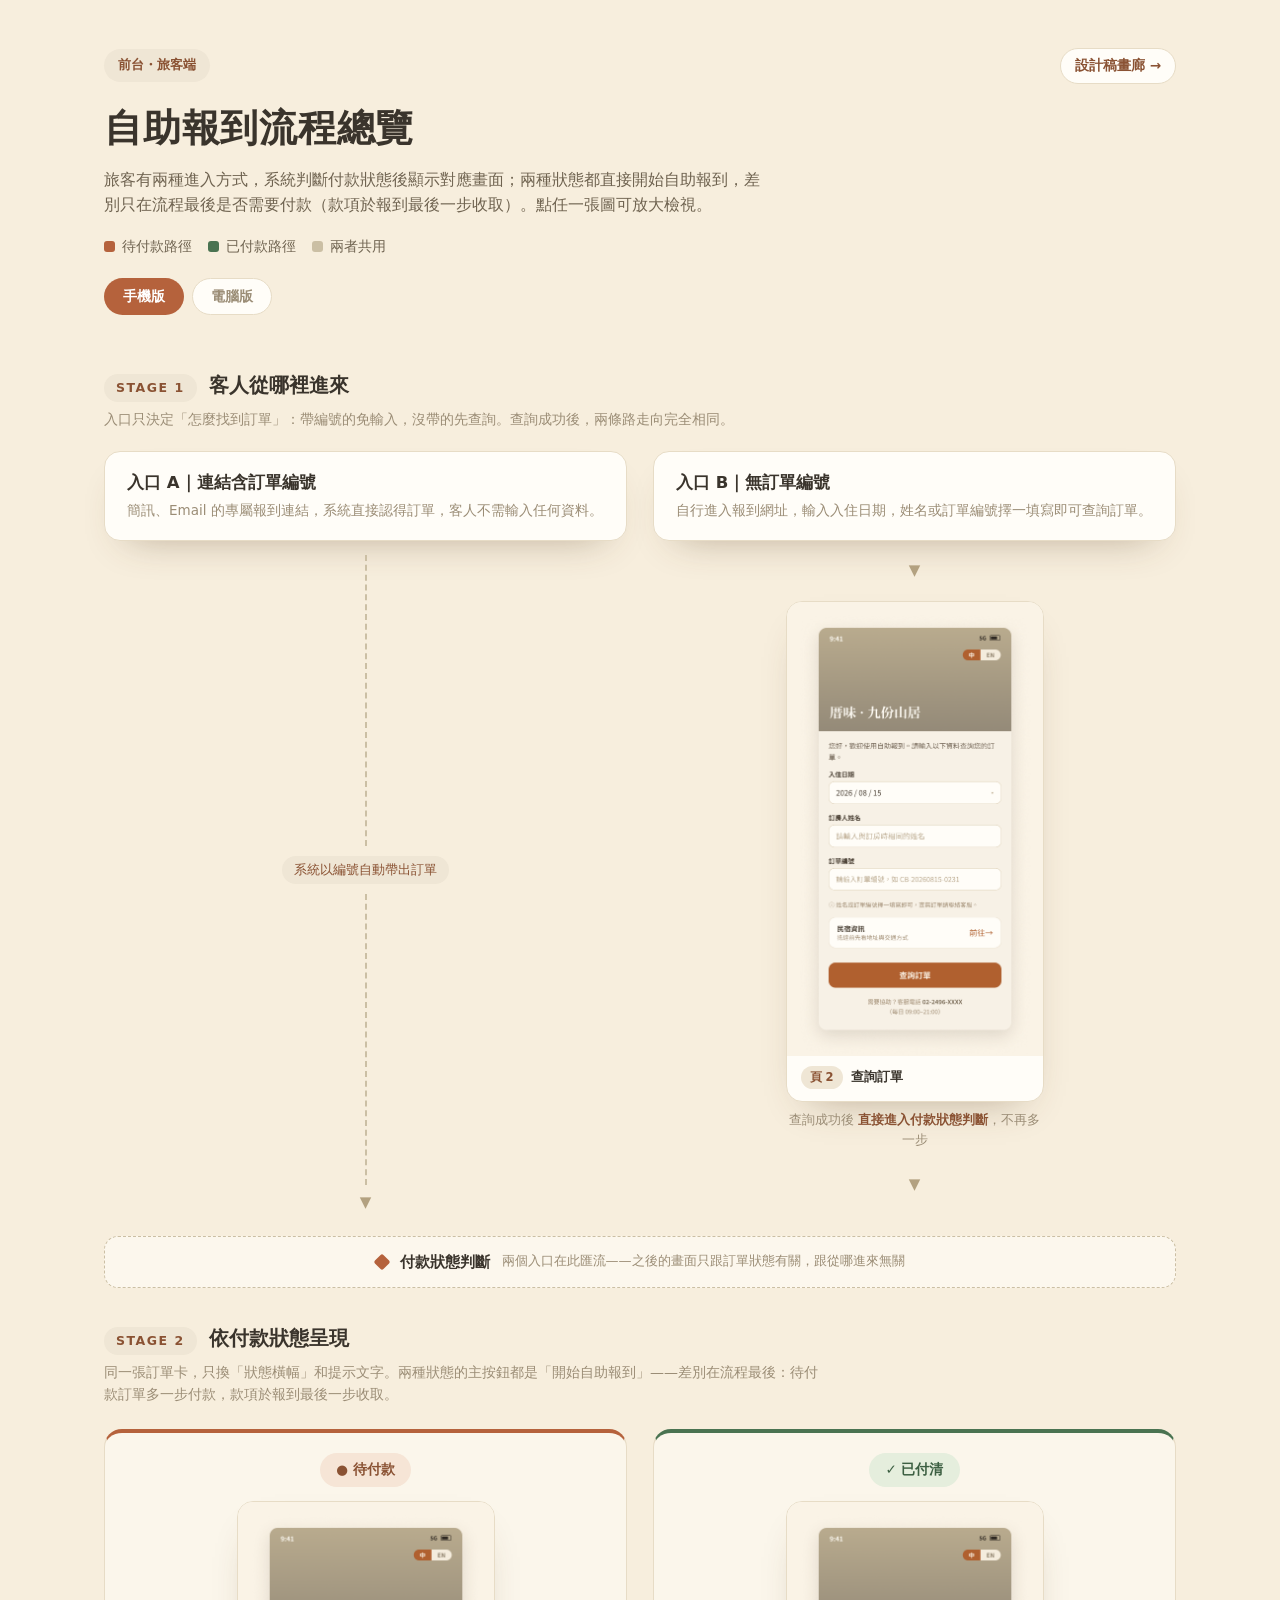
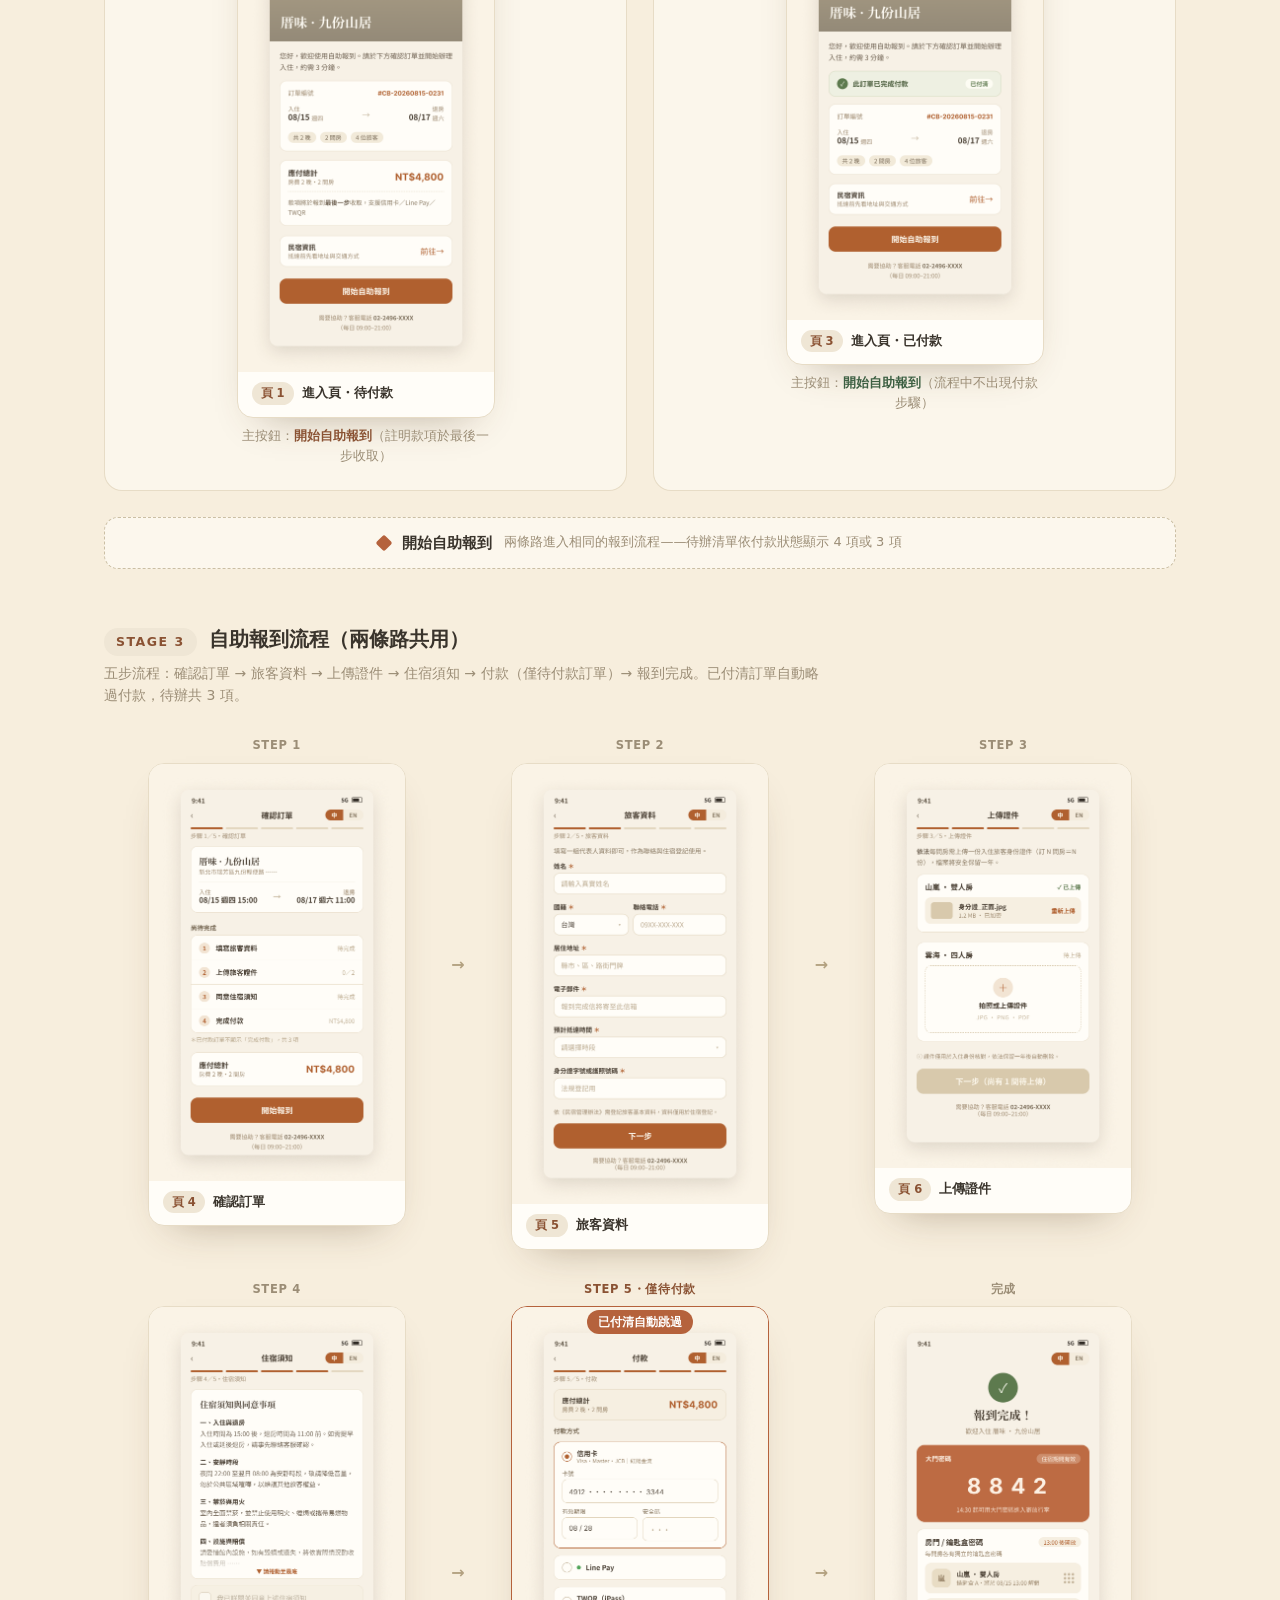
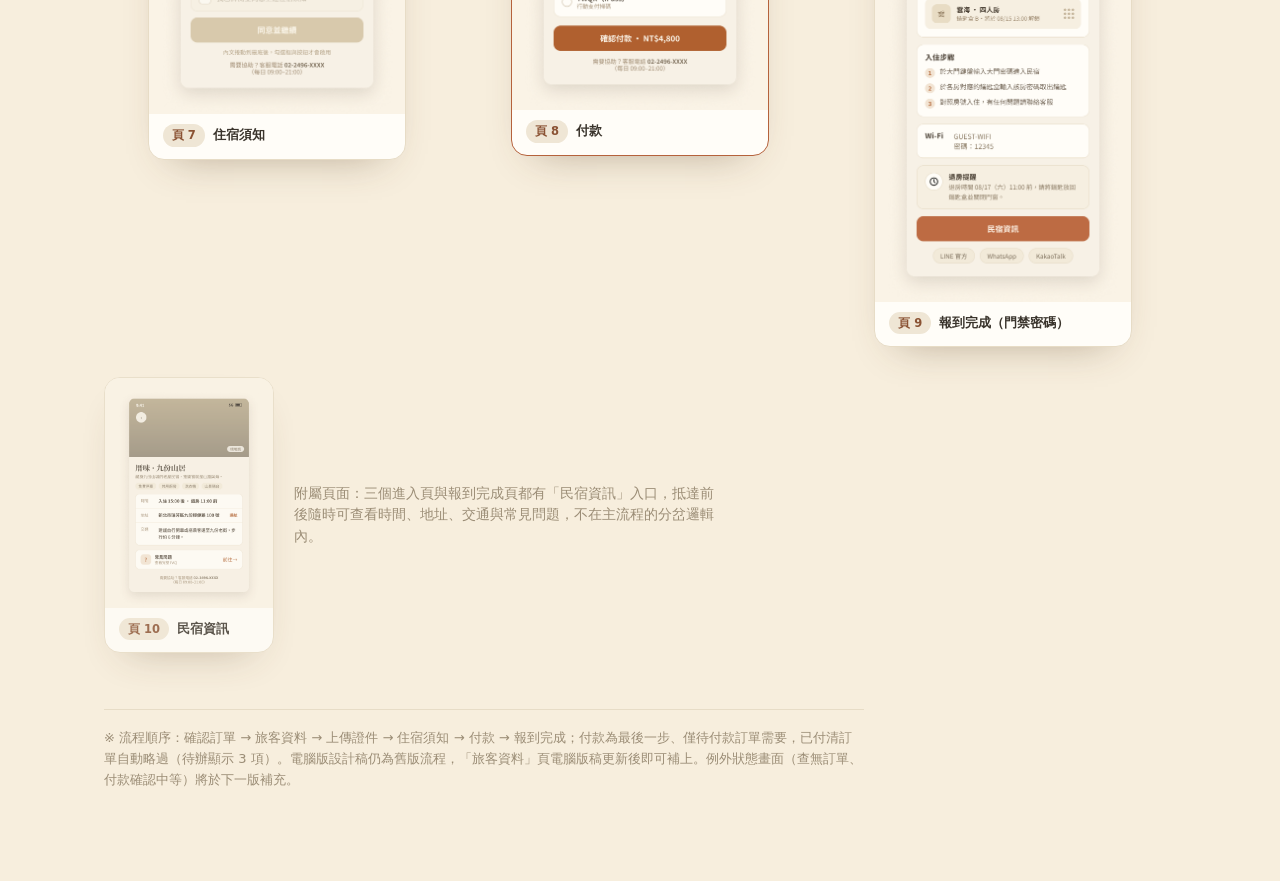
==== commit 6262b262: "手機版設計稿更新為最新匯出：查詢頁改為姓名或訂單編號擇一、待付款進入頁加應付總計與付款方式說明、民宿資訊列改前往鈕、上傳證件頁補客服電話；流程頁入口 B 說明同步 Co-Authored-By: Cl" ====
--- a/flow.html
+++ b/flow.html
@@ -274,7 +274,7 @@
         <div class="lane">
           <div class="entry-card">
             <h3>入口 B｜無訂單編號</h3>
-            <p>自行進入報到網址，以「入住日期＋訂房人姓名＋訂單編號」查詢訂單。</p>
+            <p>自行進入報到網址，輸入入住日期，姓名或訂單編號擇一填寫即可查詢訂單。</p>
           </div>
           <div class="lane-spine" style="flex:none; padding:14px 0;">
             <span class="arrow-down">▼</span>
